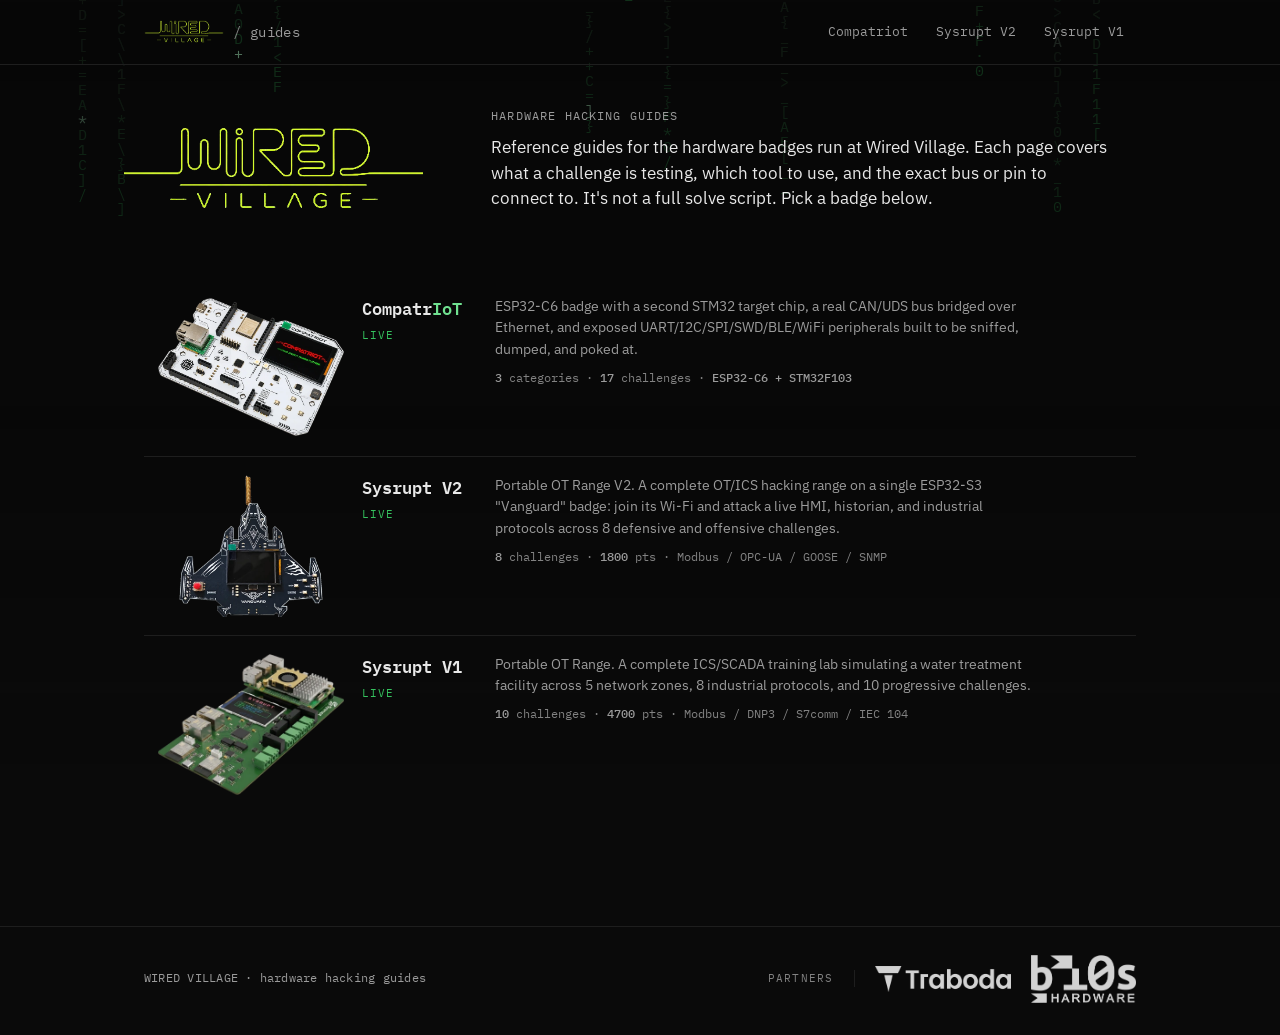
==== index.html @ 163a6633 "hero: wordmark on the left with the copy beside it; fix images squashed by capped width and partner " ====
<!doctype html>
<html lang="en">
<head>
<meta charset="utf-8">
<meta name="viewport" content="width=device-width, initial-scale=1">
<title>Wired Village</title>
<meta name="description" content="Wired Village: hardware hacking guides for the Compatriot and Sysrupt training badges.">
<link rel="icon" href="assets/img/wired-village-logo.png">
<link rel="preconnect" href="https://fonts.googleapis.com">
<link rel="preconnect" href="https://fonts.gstatic.com" crossorigin>
<link href="https://fonts.googleapis.com/css2?family=IBM+Plex+Mono:wght@400;500;600;700&family=IBM+Plex+Sans:wght@400;500;600&display=swap" rel="stylesheet">
<link rel="stylesheet" href="assets/css/site.css">
<link rel="canonical" href="https://gautham-sai05.github.io/wired_village/">
<meta property="og:type" content="website">
<meta property="og:site_name" content="Wired Village">
<meta property="og:title" content="Wired Village">
<meta property="og:description" content="Wired Village: hardware hacking guides for the Compatriot and Sysrupt training badges.">
<meta property="og:url" content="https://gautham-sai05.github.io/wired_village/">
<meta property="og:image" content="https://gautham-sai05.github.io/wired_village/assets/img/wired-village-logo.png">
<meta name="twitter:card" content="summary_large_image">
<meta name="twitter:title" content="Wired Village">
<meta name="twitter:description" content="Wired Village: hardware hacking guides for the Compatriot and Sysrupt training badges.">
<meta name="twitter:image" content="https://gautham-sai05.github.io/wired_village/assets/img/wired-village-logo.png">
</head>
<body>
<a class="skip-link" href="#main">Skip to content</a>
<canvas id="matrix-bg" aria-hidden="true"></canvas>

<header class="topbar">
  <div class="topbar-inner">
    <div class="brand">
      <img src="assets/img/wired-village-wordmark.png" alt="Wired Village" width="462" height="133">
      <span class="sep">/</span>
      <span class="sub">guides</span>
    </div>
    <nav class="navlinks">
      <a href="compatriot/index.html">Compatriot</a>
      <a href="sysrupt-v2/index.html">Sysrupt V2</a>
      <a href="sysrupt/index.html">Sysrupt V1</a>
    </nav>
  </div>
</header>

<main id="main">

<section class="section wrap">
  <div class="hero-row hero-split">
    <h1 class="hero-mark"><img src="assets/img/wired-village-wordmark.png"
        alt="Wired Village" width="462" height="133"></h1>
    <div class="hero-text">
      <p class="eyebrow">hardware hacking guides</p>
      <p class="lead">
        Reference guides for the hardware badges run at Wired Village. Each page covers
        what a challenge is testing, which tool to use, and the exact bus or pin to
        connect to. It's not a full solve script. Pick a badge below.
      </p>
    </div>
  </div>
</section>

<section class="wrap" style="padding-bottom: 72px;">
  <table class="index-table">
    <tr data-href="compatriot/index.html">
      <td class="ix-name">
        <div class="ix-thumb">
          <img src="assets/img/compatriot-board.webp" alt="Compatriot badge" width="640" height="475">
          <div>
            <a href="compatriot/index.html">Compatr<span class="iot">IoT</span></a>
            <span class="status">Live</span>
          </div>
        </div>
      </td>
      <td class="ix-desc">
        <p>ESP32-C6 badge with a second STM32 target chip, a real CAN/UDS bus bridged over
           Ethernet, and exposed UART/I2C/SPI/SWD/BLE/WiFi peripherals built to be sniffed,
           dumped, and poked at.</p>
        <div class="meta"><b>3</b> categories · <b>17</b> challenges · <b>ESP32-C6 + STM32F103</b></div>
      </td>
      <td class="ix-arrow">→</td>
    </tr>
    <tr data-href="sysrupt-v2/index.html">
      <td class="ix-name">
        <div class="ix-thumb">
          <img src="assets/sysrupt-v2/board.webp" alt="Vanguard ESP32-S3 badge, top view" width="512" height="498">
          <div>
            <a href="sysrupt-v2/index.html">Sysrupt V2</a>
            <span class="status">Live</span>
          </div>
        </div>
      </td>
      <td class="ix-desc">
        <p>Portable OT Range V2. A complete OT/ICS hacking range on a single ESP32-S3
           "Vanguard" badge: join its Wi-Fi and attack a live HMI, historian, and
           industrial protocols across 8 defensive and offensive challenges.</p>
        <div class="meta"><b>8</b> challenges · <b>1800</b> pts · Modbus / OPC-UA / GOOSE / SNMP</div>
      </td>
      <td class="ix-arrow">→</td>
    </tr>
    <tr data-href="sysrupt/index.html">
      <td class="ix-name">
        <div class="ix-thumb">
          <img src="assets/sysrupt/board.webp" alt="Sysrupt board, top view" width="408" height="310">
          <div>
            <a href="sysrupt/index.html">Sysrupt V1</a>
            <span class="status">Live</span>
          </div>
        </div>
      </td>
      <td class="ix-desc">
        <p>Portable OT Range. A complete ICS/SCADA training lab simulating a water
           treatment facility across 5 network zones, 8 industrial protocols, and 10
           progressive challenges.</p>
        <div class="meta"><b>10</b> challenges · <b>4700</b> pts · Modbus / DNP3 / S7comm / IEC 104</div>
      </td>
      <td class="ix-arrow">→</td>
    </tr>
  </table>
</section>

</main>

<footer>
  <div class="wrap foot-inner">
    <div class="foot-left">WIRED VILLAGE · hardware hacking guides</div>
    <div class="partner">
      <span class="partner-label">Partners</span>
      <a href="https://traboda.com" target="_blank" rel="noopener" aria-label="Traboda"><img class="p-traboda" src="assets/img/traboda-logo.png" alt="Traboda" width="1376" height="262"></a>
      <a href="https://www.bi0shardware.in/" target="_blank" rel="noopener" aria-label="bi0s hardware"><img class="p-bi0s" src="assets/img/bi0s-hardware-logo.png" alt="bi0s hardware" width="498" height="228"></a>
    </div>
  </div>
</footer>

<script src="assets/js/site.js"></script>
<script src="assets/js/matrix-bg.js" defer></script>
</body>
</html>
---- assets/css/site.css ----
/* Wired Village — shared stylesheet. Plain, dark, documentation-style. */

:root {
  --bg: #0a0a0a;
  --bg-alt: #0e0e0e;
  --bg-inset: #060606;
  --border: #1e1e1e;
  --border-strong: #303030;
  --text: #e8e8e8;
  /* Three text weights, all cleared for WCAG AA body text (>= 4.5:1) against
     --bg and --bg-alt. --text-dimmer used to be #555 (2.7:1) and carried real
     copy: meta lines, captions, table headers, footer. */
  --text-dim: #9b9b9b;      /* 7.1:1 on --bg */
  --text-dimmer: #828282;   /* 5.2:1 on --bg, 5.0:1 on --bg-alt */
  --rule-dim: #555;         /* non-text uses only: list markers, hairlines */
  --accent: #35c15e;
  --accent-dim: #1f7a3c;
  --accent-text: #6fe08f;
  --red: #c8564f;
  --amber: #c2922f;
  --cyan: #4fb8d6;
  --border-bright: #3a3a3a;
  --mono: "IBM Plex Mono", "JetBrains Mono", ui-monospace, "SF Mono", Menlo, Consolas, monospace;
  --sans: "IBM Plex Sans", "Inter", system-ui, -apple-system, "Segoe UI", Arial, sans-serif;
  --maxw: 1040px;

  /* ---------- type scale ----------
     Six body steps plus two heading steps. Every font-size in this sheet comes
     from one of these; nothing sets a bare px size any more. The steps are
     ~1.08-1.12 apart at the small end (where this site does most of its work:
     labels, metadata, table cells) and open up for headings.

       --fs-micro  10.5px  uppercase micro-labels: tags, th, status pills
       --fs-xs     11.5px  eyebrows, metadata lines, captions
       --fs-sm     12.5px  nav, TOC, crumbs, code blocks, dense tables
       --fs-ms     13.5px  secondary prose: notes, reveal bodies, glossary
       --fs-md     15px    default body copy
       --fs-lg     16.5px  lead paragraphs, index row titles
       --fs-h2     17.5 -> 20px fluid
       --fs-h1     26 -> 32px fluid                                           */
  --fs-micro: 10.5px;
  --fs-xs: 11.5px;
  --fs-sm: 12.5px;
  --fs-ms: 13.5px;
  --fs-md: 15px;
  --fs-lg: 16.5px;
  --fs-h3: 12.5px;
  --fs-h2: clamp(17.5px, 1.05vw + 14px, 20px);
  --fs-title: clamp(20px, 1.3vw + 16px, 23px);   /* a challenge title */
  --fs-h1: clamp(26px, 2.2vw + 17px, 32px);

  /* line heights: prose breathes, labels and headings sit tight */
  --lh-prose: 1.65;
  --lh-snug: 1.5;
  --lh-tight: 1.25;

  /* vertical rhythm, all multiples of 4 */
  --sp-1: 4px;
  --sp-2: 8px;
  --sp-3: 12px;
  --sp-4: 16px;
  --sp-5: 24px;
  --sp-6: 32px;
  --sp-7: 44px;

  /* comfortable measure: ~68 characters, never past ~78 */
  --measure: 68ch;
  --measure-tight: 62ch;

  --track-caps: .08em;   /* one letter-spacing for every uppercase label */
}

* { box-sizing: border-box; }

body {
  margin: 0;
  background: var(--bg);
  color: var(--text);
  font-family: var(--sans);
  font-size: var(--fs-md);
  line-height: var(--lh-prose);
  -webkit-font-smoothing: antialiased;
  text-rendering: optimizeLegibility;
}

a { color: var(--accent-text); text-decoration: none; border-bottom: 1px solid transparent; }
a:hover { border-bottom-color: var(--accent-dim); }

/* ---------- keyboard accessibility ---------- */
/* One visible ring for every focusable thing. :focus-visible keeps it off
   mouse clicks but always on for keyboard users. */
:focus-visible {
  outline: 2px solid var(--accent);
  outline-offset: 2px;
  border-radius: 2px;
}

.skip-link {
  position: absolute;
  left: 8px;
  top: -48px;                 /* parked off-screen until focused */
  z-index: 100;
  background: var(--accent);
  color: #07140b;
  font-family: var(--mono);
  font-size: var(--fs-sm);
  padding: 11px 14px;
  border-radius: 4px;
  border-bottom: none;
  transition: top .15s ease;
}
.skip-link:focus { top: 8px; }
main:focus { outline: none; }

/* ---------- reduced motion ---------- */
/* Anything decorative stops; the page must still read as complete. */
@media (prefers-reduced-motion: reduce) {
  *, *::before, *::after {
    animation-duration: .001ms !important;
    animation-iteration-count: 1 !important;
    transition-duration: .001ms !important;
    scroll-behavior: auto !important;
  }
}

img { max-width: 100%; display: block; }

code, .mono { font-family: var(--mono); }
code {
  background: var(--bg-inset);
  border: 1px solid var(--border);
  color: var(--accent-text);
  padding: 1px 5px;
  border-radius: 3px;
  font-size: .87em;
  overflow-wrap: anywhere;   /* long inline tokens wrap instead of forcing page scroll on phones */
}
/* Markdown-imported pages emit <pre><code class="language-x">. Without this the
   inline-code chrome (box, border, green, radius) was drawn a second time
   inside every code block, so each line looked boxed within its own block. */
pre code {
  background: none;
  border: 0;
  padding: 0;
  border-radius: 0;
  color: inherit;
  font-size: inherit;
  overflow-wrap: normal;
}
pre {
  background: var(--bg-inset);
  border: 1px solid var(--border);
  border-radius: 4px;
  padding: 12px 14px;
  overflow-x: auto;
  font-family: var(--mono);
  font-size: var(--fs-sm);
  color: #b7c9bb;
  line-height: 1.55;
  margin: var(--sp-3) 0;
}
/* a code block that is the whole of a list item shouldn't double its gap */
li > pre:last-child { margin-bottom: var(--sp-2); }

hr { border: none; border-top: 1px solid var(--border); margin: var(--sp-6) 0; }

/* ---------- header ---------- */
.topbar {
  border-bottom: 1px solid var(--border);
}
.topbar-inner {
  max-width: var(--maxw);
  margin: 0 auto;
  padding: 14px 24px;
  display: flex;
  align-items: center;
  justify-content: space-between;
  gap: 20px;
  flex-wrap: wrap;
}
.brand {
  display: flex;
  align-items: center;
  gap: 9px;
  font-family: var(--mono);
  font-size: var(--fs-ms);
  letter-spacing: .02em;
  color: var(--text);
}
/* transparent wordmark, so no tile/plate behind it */
.brand img { height: 23px; width: auto; display: block; }
/* The wordmark is only ~23px tall, so the link around it was a 23px tap
   target. Padding + an equal negative margin grows the hit area to 45px
   without moving anything on the page. */
.brand-link { display: flex; align-items: center; gap: 9px; color: inherit; border-bottom: none;
              padding: 11px 6px; margin: -11px -6px; }
.brand .sep { color: var(--text-dimmer); }
.brand .sub { color: var(--text-dim); }
.navlinks {
  display: flex;
  gap: 4px;
  font-family: var(--mono);
  font-size: var(--fs-sm);
}
.navlinks a {
  color: var(--text-dim);
  padding: 11px 12px;       /* 36px tall: a real tap target on every width */
  line-height: 1.1;
  border-bottom: none;
  border-radius: 3px;
}
.navlinks a:hover { color: var(--text); background: var(--bg-alt); }
.navlinks a.active { color: var(--bg); background: var(--accent); }
.navlinks a.active:hover { color: var(--bg); background: var(--accent); }

/* ---------- layout ---------- */
.wrap { max-width: var(--maxw); margin: 0 auto; padding: 0 24px; }
.section { padding: 44px 0; }

.hero-row {
  display: flex;
  align-items: center;
  gap: 28px;
  flex-wrap: wrap;
}
.hero-row .hero-text { flex: 1 1 360px; min-width: 260px; }

.iot { color: var(--accent-text); }

.eyebrow {
  font-family: var(--mono);
  font-size: var(--fs-xs);
  line-height: var(--lh-tight);
  letter-spacing: .1em;
  text-transform: uppercase;
  color: var(--text-dim);
  margin: 0 0 var(--sp-3);
}

/* ---------- headings ----------
   One ladder for the whole site: h1 (fluid 26-32) > h2 (fluid 17.5-20) >
   h3 (12.5 caps) > h4 (10.5 caps). All mono, because headings are the
   terminal/editorial voice here; prose underneath is sans. The space above a
   heading is always larger than the space below it, so a heading binds to the
   text it introduces rather than floating between two blocks. */
h1, h2, h3, h4 {
  font-family: var(--mono);
  font-weight: 600;
  color: var(--text);
  text-wrap: balance;
  overflow-wrap: break-word;
}
h1 {
  font-size: var(--fs-h1);
  line-height: 1.18;
  letter-spacing: -.015em;
  margin: 0 0 var(--sp-4);
}
h2 {
  font-size: var(--fs-h2);
  line-height: var(--lh-tight);
  letter-spacing: -.005em;
  margin: var(--sp-7) 0 var(--sp-3);
  scroll-margin-top: var(--sp-5);
}
h3 {
  font-size: var(--fs-h3);
  line-height: var(--lh-tight);
  text-transform: uppercase;
  letter-spacing: var(--track-caps);
  color: var(--text-dim);
  margin: var(--sp-5) 0 var(--sp-2);
}
h4 {
  font-size: var(--fs-xs);
  line-height: var(--lh-tight);
  text-transform: uppercase;
  letter-spacing: var(--track-caps);
  color: var(--text-dim);
  margin: var(--sp-4) 0 var(--sp-2);
}
/* first heading in a block owns no space above it: the container's padding
   already provides it, and doubling the two is what made sections drift apart */
section > h2:first-child, section > h3:first-child,
.content > h2:first-child, .sec-body > *:first-child,
.reveal-body > *:first-child, .legend-item > *:first-child,
.bm-detail > *:first-child { margin-top: 0; }

/* ---------- prose ---------- */
p { margin: 0 0 var(--sp-3); color: var(--text-dim); max-width: var(--measure); }
p.lead {
  color: var(--text);
  font-size: var(--fs-lg);
  line-height: 1.55;
  max-width: var(--measure-tight);
  margin-bottom: var(--sp-4);
}
/* a small aside under a lead, e.g. "New to all this? Start with the glossary" */
p.sub-note { font-size: var(--fs-ms); margin-bottom: 0; }

ul, ol { color: var(--text-dim); padding-left: 20px; margin: 0 0 var(--sp-3); max-width: var(--measure); }
li { margin-bottom: var(--sp-2); }
li > ul, li > ol { margin-top: var(--sp-2); }
ul > li::marker { color: var(--rule-dim); }
ol > li::marker { color: var(--text-dimmer); font-family: var(--mono); font-size: .9em; }
b, strong { font-weight: 600; color: var(--text); }
/* a paragraph directly after a list or a block gets its gap from them, not twice */
p + h2, ul + h2, ol + h2, pre + h2, table + h2, .note + h2 { margin-top: var(--sp-7); }

/* ---------- index table (home + category index) ---------- */
.index-table { width: 100%; border-collapse: collapse; margin: 6px 0; }
.index-table tr { border-top: 1px solid var(--border); transition: background-color .12s; }
.index-table tr:first-child { border-top: none; }
.index-table tr[data-href] { cursor: pointer; }
.index-table tr[data-href]:hover { background: rgba(53,193,94,.055); }
.index-table tr[data-href]:hover td.ix-name a { color: var(--accent-text); }
.index-table td { padding: 18px 14px; vertical-align: top; }
.index-table td.ix-name { width: 34%; min-width: 240px; padding-left: 14px; }
.index-table td.ix-name a { font-family: var(--mono); font-size: var(--fs-lg); line-height: 1.3; color: var(--text); font-weight: 600; }
.index-table td.ix-name a:hover { color: var(--accent-text); }
.index-table td.ix-name .status { display: block; font-family: var(--mono); font-size: var(--fs-micro); line-height: var(--lh-tight); letter-spacing: var(--track-caps); text-transform: uppercase; color: var(--accent); margin-top: 6px; }
.index-table td.ix-name .status.soon { color: var(--text-dimmer); }
.index-table td.ix-desc p { margin: 0 0 var(--sp-2); font-size: var(--fs-ms); line-height: 1.6; max-width: var(--measure); }
.index-table td.ix-desc .meta { font-family: var(--mono); font-size: var(--fs-xs); line-height: 1.5; color: var(--text-dimmer); }
.index-table td.ix-desc .meta b { color: var(--text-dim); font-weight: 500; }
.index-table tr.disabled td.ix-name a { color: var(--text-dim); pointer-events: none; }
.index-table tr.disabled { opacity: .55; }
.index-table td.ix-arrow {
  width: 28px;
  padding-right: 14px;
  padding-left: 0;
  text-align: right;
  color: var(--text-dimmer);
  font-family: var(--mono);
  font-size: var(--fs-md);
  opacity: 0;
  transform: translateX(-4px);
  transition: opacity .12s, transform .12s;
}
.index-table tr[data-href]:hover td.ix-arrow { opacity: 1; transform: translateX(0); color: var(--accent-text); }
.index-table .ix-thumb {
  display: flex;
  /* top-aligned so the badge name sits on the same line as the first line of
     its description; centred, it floated halfway down the row */
  align-items: flex-start;
  gap: 18px;
  min-width: 0;
}
.index-table .ix-thumb > div { padding-top: 2px; }
.index-table .ix-thumb img {
  width: 128px;
  height: 128px;
  object-fit: contain;
  flex-shrink: 0;
}
@media (max-width: 760px) {
  .index-table .ix-thumb img { width: 92px; height: 92px; }
}
@media (max-width: 560px) {
  .index-table, .index-table tbody, .index-table tr, .index-table td { display: block; width: auto; }
  .index-table tr { padding: 16px 0; }
  /* the stacked layout has no second column to balance against, so the fixed
     title width just squeezed the title into needless wrapping */
  .index-table td.ix-name { width: auto; min-width: 0; padding: 0 0 var(--sp-2); }
  .index-table td.ix-desc { padding: 0; }
  .index-table td.ix-arrow { display: none; }
}

/* ---------- docs layout: sidebar + content ---------- */
.docs {
  display: grid;
  grid-template-columns: 200px minmax(0, 1fr);
  gap: 48px;
  align-items: start;
}
/* Grid items default to min-width:auto, so a wide child (a pin table, a long
   code span) can force the whole column wider than the viewport. Pin them to 0
   and let the individual wide things scroll inside themselves instead. */
.docs > * { min-width: 0; }
@media (max-width: 760px) { .docs { grid-template-columns: minmax(0, 1fr); } }

.toc {
  position: sticky;
  top: 24px;
  font-family: var(--mono);
  font-size: var(--fs-sm);
  line-height: var(--lh-snug);
}
/* 13px of left padding lines the label up with the link text, not the rail */
.toc .toc-label { color: var(--text-dimmer); text-transform: uppercase; letter-spacing: var(--track-caps); font-size: var(--fs-micro); margin-bottom: var(--sp-3); padding-left: 13px; }
.toc ol { list-style: none; padding: 0; margin: 0; }
.toc li { margin-bottom: 0; }   /* an unbroken rail down the left of the list */
.toc a {
  /* flex so a trailing point value or difficulty tag parks on the right of the
     first line instead of wrapping onto a line of its own */
  display: flex;
  align-items: baseline;
  gap: 4px 10px;
  padding: 10px 8px 10px 11px;   /* ~39px rows: tappable, and a calmer rhythm in the rail */
  border-left: 2px solid var(--border);
  color: var(--text-dim);
  border-bottom: none;
}
.toc a:hover { color: var(--text); border-left-color: var(--border-strong); }
.toc small { color: var(--text-dimmer); font-size: var(--fs-micro); letter-spacing: .05em;
             text-transform: uppercase; margin-left: auto; flex: 0 0 auto; }

.content h2 { scroll-margin-top: 20px; }

/* ---------- challenge entries (flowing sections, not cards) ---------- */
.entry { padding: var(--sp-6) 0; border-top: 1px solid var(--border); scroll-margin-top: var(--sp-5); }
.entry:first-child { border-top: none; padding-top: 0; }
.entry-head { display: flex; align-items: baseline; gap: var(--sp-1) var(--sp-3); flex-wrap: wrap; margin-bottom: var(--sp-3); }
.entry-num { font-family: var(--mono); font-size: var(--fs-ms); color: var(--text-dimmer); }
.diff-tag {
  font-family: var(--mono); font-size: var(--fs-micro); line-height: 1.5; letter-spacing: .07em; text-transform: uppercase;
  padding: 1px 7px; border: 1px solid var(--border-strong); border-radius: 3px; color: var(--text-dim);
}
.diff-tag.easy { color: var(--accent-text); border-color: var(--accent-dim); }
.diff-tag.med { color: var(--amber); border-color: #5b4a1e; }
.diff-tag.hard { color: var(--red); border-color: #5c2d2a; }

.entry h4 { color: var(--text-dimmer); margin: var(--sp-5) 0 var(--sp-2); }
.entry > p { font-size: var(--fs-md); }
/* A challenge title has to outrank the step headings inside the challenge.
   The sysrupt-v2 guides are imported markdown and use <h2> for their steps,
   so without this the title and its own steps rendered identically. */
.entry-head h2, h2.entry-title {
  font-size: var(--fs-title);
  line-height: 1.22;
  margin: 0 0 var(--sp-2);
}
/* step headings inside a challenge sit below the title */
.entry > h2:not(.entry-title) {
  font-size: clamp(16px, .6vw + 13.5px, 17.5px);
  color: var(--text);
  margin: var(--sp-6) 0 var(--sp-3);
}
.entry > hr { margin: var(--sp-6) 0; }
.entry > hr + h2 { margin-top: var(--sp-5); }

/* ---------- reveal (hint / full guide) ---------- */
.reveal {
  margin: var(--sp-3) 0;   /* was top-only, so the text after a closed
                              hint/guide box ran straight into it */
  border: 1px solid var(--border);
  border-radius: 5px;
  background: var(--bg-alt);
}
.reveal + .reveal { margin-top: var(--sp-2); }
.reveal summary {
  cursor: pointer;
  list-style: none;
  padding: 11px 14px;
  font-family: var(--mono);
  font-size: var(--fs-sm);
  line-height: var(--lh-tight);
  letter-spacing: .04em;
  color: var(--text-dim);
  display: flex;
  align-items: center;
  flex-wrap: wrap;          /* let a trailing pill (e.g. "locked") wrap instead of overflowing */
  gap: 4px 8px;
  min-width: 0;
  user-select: none;
}
.reveal summary::-webkit-details-marker { display: none; }
.reveal summary::before { content: "+"; color: var(--text-dimmer); width: 10px; display: inline-block; flex: 0 0 auto; }
.reveal[open] summary::before { content: "−"; }
.reveal summary:hover { color: var(--text); }
.reveal.hint { border-left: 2px solid #5b4a1e; }
.reveal.hint summary { color: var(--amber); }
.reveal.guide { border-left: 2px solid var(--accent-dim); }
.reveal.guide summary { color: var(--accent-text); }
.reveal.conn { border-left: 2px solid #1c5566; }
.reveal.conn summary { color: var(--cyan); }
.reveal .reveal-body img { border-radius: 3px; margin: 6px 0 4px; }
.reveal .reveal-body { padding: var(--sp-3) 16px var(--sp-4); border-top: 1px solid var(--border); }
.reveal .reveal-body p { font-size: var(--fs-ms); line-height: 1.62; margin: 0 0 var(--sp-3); }
.reveal .reveal-body ol, .reveal .reveal-body ul { font-size: var(--fs-ms); line-height: 1.62; margin: 0 0 var(--sp-3); }
.reveal .reveal-body li { margin-bottom: var(--sp-2); }
.reveal .reveal-body > *:last-child { margin-bottom: 0; }

.note {
  border-left: 2px solid var(--border-strong);
  padding: 2px 0 2px 14px;
  font-size: var(--fs-ms);
  line-height: 1.62;
  color: var(--text-dim);
  max-width: var(--measure);
  margin: var(--sp-4) 0 var(--sp-5);
}
.note b { color: var(--text); }

/* ---------- section-level collapsible (install/tools blocks) ---------- */
.sec-collapse {
  border: 1px solid var(--border);
  border-radius: 6px;
  margin: 0 0 var(--sp-6);
  background: var(--bg-alt);
}
.sec-collapse summary {
  cursor: pointer;
  list-style: none;
  padding: 14px 18px;
  display: flex;
  align-items: center;
  flex-wrap: wrap;          /* the tally badge wraps under the heading on narrow screens */
  gap: 6px 10px;
  min-width: 0;
  user-select: none;
}
.sec-collapse summary::-webkit-details-marker { display: none; }
.sec-collapse summary::before { content: "▸"; color: var(--text-dimmer); font-size: var(--fs-sm); transition: transform .1s; flex: 0 0 auto; }
.sec-collapse[open] summary::before { transform: rotate(90deg); }
.sec-collapse summary h2 { margin: 0; min-width: 0; overflow-wrap: anywhere; }
.sec-collapse summary .tally { font-family: var(--mono); font-size: var(--fs-xs); color: var(--text-dimmer); margin-left: auto; }
.sec-collapse .sec-body { padding: var(--sp-4) 18px 18px; border-top: 1px solid var(--border); }
.sec-collapse .sec-body > *:last-child { margin-bottom: 0; }
.arsenal-note {
  border: 1px solid var(--border-strong);
  border-left: 3px solid var(--accent);
  background: rgba(53,193,94,.06);
  border-radius: 5px;
  padding: 11px 14px;
  font-size: var(--fs-ms);
  line-height: 1.55;
  color: var(--text-dim);
  max-width: var(--measure);
  margin: 0 0 var(--sp-5);
}
.arsenal-note b { color: var(--text); }

.pin-table { width: 100%; border-collapse: collapse; font-family: var(--mono); font-size: var(--fs-sm); line-height: 1.5; margin: var(--sp-3) 0 var(--sp-5); }
.pin-table th, .pin-table td { text-align: left; padding: 7px 14px 7px 0; border-bottom: 1px solid var(--border); vertical-align: top; }
.pin-table tr:last-child td { border-bottom: none; }
.pin-table th { color: var(--text-dimmer); font-weight: 500; text-transform: uppercase; font-size: var(--fs-micro); letter-spacing: var(--track-caps); }
.pin-table td { color: var(--text-dim); }
.pin-table td.sig { color: var(--accent-text); }

/* ---------- diagrams ---------- */
.diagram {
  background: var(--bg-inset);
  border: 1px solid var(--border);
  border-radius: 4px;
  padding: 16px;
  margin: var(--sp-4) 0 var(--sp-5);
  overflow-x: auto;
}
/* viewBox + width:100% scales the drawing; height must come from CSS, because
   height="auto" is not a valid SVG length attribute (it throws in the console). */
.diagram svg { display: block; width: 100%; height: auto; }
.diagram svg text { font-family: var(--mono); }

/* ---------- tool cards ---------- */
.tools-grid {
  display: grid;
  grid-template-columns: repeat(auto-fit, minmax(200px, 1fr));
  gap: var(--sp-4);
  margin: var(--sp-4) 0 var(--sp-5);
}
.tool-card {
  background: var(--bg-alt);
  border: 1px solid var(--border);
  border-radius: 6px;
  overflow: hidden;
}
.tool-card .shot {
  background: #ececea;
  height: 130px;
  display: flex;
  align-items: center;
  justify-content: center;
  padding: 10px;
}
.tool-card .shot img { max-width: 100%; max-height: 100%; width: auto; height: auto; object-fit: contain; }
.tool-card .info { padding: 11px 13px 13px; }
.tool-card .name { font-family: var(--mono); font-size: var(--fs-ms); line-height: var(--lh-tight); color: var(--text); font-weight: 600; margin-bottom: 5px; }
.tool-card .desc { font-size: var(--fs-sm); color: var(--text-dim); line-height: 1.55; }

/* ---------- legend (overview page) ---------- */
.legend-grid {
  display: grid;
  grid-template-columns: repeat(auto-fit, minmax(210px, 1fr));
  gap: var(--sp-4);
  margin: var(--sp-4) 0 var(--sp-2);
}
.legend-item {
  border: 1px solid var(--border);
  border-radius: 6px;
  padding: 14px 16px;
  background: var(--bg-alt);
}
.legend-item p { font-size: var(--fs-sm); line-height: 1.55; margin: var(--sp-3) 0 0; }
.legend-item .diff-tag { margin-right: 6px; }
.reveal-fake-summary {
  display: inline-flex;
  align-items: center;
  gap: 6px;
  font-family: var(--mono);
  font-size: var(--fs-sm);
  line-height: var(--lh-tight);
  letter-spacing: .04em;
  /* same box as a real .reveal summary; without the side padding the sample
     label sat flush against its own border and read as clipped */
  padding: 11px 14px;
}
.legend-item .reveal { display: inline-block; max-width: 100%; margin-top: 0; }

/* ---------- glossary ---------- */
.glossary { margin: var(--sp-4) 0 0; }
.glossary dt {
  font-family: var(--mono);
  font-size: var(--fs-ms);
  font-weight: 600;
  color: var(--text);
  margin-top: var(--sp-5);
}
.glossary dt:first-child { margin-top: 0; }
.glossary dd {
  margin: var(--sp-1) 0 0;
  font-size: var(--fs-ms);
  line-height: 1.62;
  color: var(--text-dim);
  max-width: var(--measure);
}

/* ---------- crumbs ---------- */
.crumbs { font-family: var(--mono); font-size: var(--fs-sm); line-height: var(--lh-tight); color: var(--text-dimmer); margin-bottom: var(--sp-5); }
.crumbs a { color: var(--text-dim); }
.crumbs a:hover { color: var(--text); }
.crumbs .sep { margin: 0 6px; }

/* ---------- footer ---------- */
.foot-inner { display: flex; align-items: center; justify-content: space-between; flex-wrap: wrap; gap: 14px; }
/* Both marks are now trimmed to their artwork, so a single shared height
   lines them up optically instead of guessing a number per logo. */
.partner { display: flex; align-items: center; gap: 20px; flex-wrap: wrap; }
.partner .partner-label {
  font-family: var(--mono); font-size: var(--fs-micro); letter-spacing: .12em;
  text-transform: uppercase; color: var(--text-dimmer);
  padding-right: 20px; border-right: 1px solid var(--border);
}
.partner a { border-bottom: none; display: inline-flex; align-items: center; flex: 0 0 auto;
             opacity: .82; transition: opacity .15s;
             /* 25px of artwork -> 45px of tap target, same visual position */
             padding: 10px 2px; margin: -10px -2px; }
.partner a:hover, .partner a:focus-visible { opacity: 1; }
/* Balanced by eye, not by number: Traboda is a long wordmark (aspect 5.2),
   bi0s is a compact stacked lockup (aspect 2.2), so equal heights make bi0s
   look far smaller. */
.partner img { width: auto; display: block; flex: 0 0 auto; }
.partner img.p-traboda { height: 26px; }
.partner img.p-bi0s { height: 48px; }
.partner img.p-bi0s { filter: invert(1); }   /* dark mark on a dark footer */

footer { border-top: 1px solid var(--border); padding: 28px 0 32px; margin-top: 34px; }
.foot-inner { display: flex; align-items: center; justify-content: space-between;
              flex-wrap: wrap; gap: 20px; }
.foot-left { font-family: var(--mono); font-size: var(--fs-xs); color: var(--text-dim);
             letter-spacing: .02em; }

/* ---------- misc ---------- */
.center { text-align: center; }
.tag-soon {
  font-family: var(--mono); font-size: var(--fs-micro); letter-spacing: .07em; text-transform: uppercase;
  color: var(--text-dimmer); border: 1px solid var(--border-strong); padding: 2px 8px; border-radius: 3px;
}

/* ======================= mobile ======================= */
/* Phones were getting a cramped layout: fixed 24px gutters, multi-column pin
   tables running off-screen, and nav/TOC links too small to tap reliably. */
@media (max-width: 760px) {
  .wrap { padding: 0 16px; }
  .topbar-inner { padding: 10px 16px; gap: 10px; }
  .navlinks { flex-wrap: wrap; gap: 2px; }
  .docs { gap: 20px; }
  /* the TOC becomes a plain list above the content instead of a sticky rail */
  .toc { position: static; max-height: none; border-left: none;
         border-bottom: 1px solid var(--border); padding-bottom: 14px; }
  .toc a { padding: 9px 10px; }
  /* h1/h2 are fluid via clamp(), so no per-breakpoint override is needed */
  .entry { padding: var(--sp-5) 0; }
  .entry-head { gap: var(--sp-1) var(--sp-2); }
  /* wide reference tables scroll sideways rather than squashing or overflowing */
  .pin-table { display: block; overflow-x: auto; -webkit-overflow-scrolling: touch; }
  .pin-table th, .pin-table td { white-space: nowrap; }
  .diagram { overflow-x: auto; }
  pre { padding: 10px 11px; }
  .reveal summary { padding: 10px 12px; }     /* easier to tap open */
  .reveal-body { padding: 0 12px 12px; }
  .foot-inner { flex-direction: column; align-items: flex-start; gap: 10px; }
}
@media (max-width: 420px) {
  .wrap { padding: 0 16px; }
  .brand img { height: 19px; }
  .hero-row { gap: var(--sp-5); }
}

/* ---------- locked walkthroughs ---------- */
.reveal.guide.locked summary { color: var(--amber); }
.lockpill {
  font-family: var(--mono); font-size: var(--fs-micro); letter-spacing: .07em; text-transform: uppercase;
  color: var(--amber); border: 1px solid #5b4a1e; padding: 1px 6px; border-radius: 3px; margin-left: 8px;
}
.pinform { margin: 2px 0 0; }
.pinlead { font-size: var(--fs-ms); color: var(--text-dim); margin: 0 0 var(--sp-3); max-width: var(--measure); }
.pinrow { display: flex; gap: 8px; flex-wrap: wrap; }
.pinin {
  flex: 1 1 200px; min-width: 0;
  background: var(--bg-inset); border: 1px solid var(--border-strong); color: var(--text);
  font-family: var(--mono); font-size: var(--fs-ms); padding: 11px; border-radius: 4px;
}
.pinin::placeholder { color: var(--text-dimmer); opacity: 1; }
.pinin:focus { border-color: var(--accent-dim); }
.pinbtn {
  background: var(--accent); color: #07140b; border: none; cursor: pointer;
  font-family: var(--mono); font-size: var(--fs-sm); font-weight: 600;
  padding: 11px 18px; border-radius: 4px; min-height: 42px;
}
.pinbtn:hover { background: var(--accent-text); }
.pinmsg { font-family: var(--mono); font-size: var(--fs-sm); color: var(--text-dimmer); margin: var(--sp-3) 0 0; min-height: 1em; }
.pinmsg.bad { color: var(--red); }

/* ---------- board map (3D render + PCB-accurate callouts) ---------- */
.board-map { margin: 26px 0 34px; }
.bm-key { white-space: nowrap; }
.bm-key-dot { display: inline-block; width: 9px; height: 9px; border-radius: 50%;
              background: #ff5a4e; margin-right: 5px; vertical-align: baseline; }

.bm-stage { background: var(--bg-inset); border: 1px solid var(--border);
            border-radius: 6px; padding: 10px; margin: 14px 0 16px; }
.bm-inner { position: relative; }
.bm-svg { display: block; width: 100%; height: auto; border-radius: 3px; }

.bm-ring  { fill: none; stroke: #6d6d6d; stroke-width: 3; opacity: .85; }
.bm-tick  { stroke: #7a7a7a; stroke-width: 2; opacity: .55; }
.bm-badge { fill: #14181a; stroke: #6d6d6d; stroke-width: 2.5; }
.bm-num   { font-family: var(--mono); font-size: 19px; font-weight: 600; fill: #e8e8e8; }

.bm-row.is-interactive .bm-ring,
.bm-row.is-interactive .bm-tick  { stroke: var(--accent); opacity: .95; }
.bm-row.is-interactive .bm-badge { fill: #06240f; stroke: var(--accent); }
.bm-row.is-interactive .bm-num   { fill: #8ef5ab; }

.bm-pin1 { fill: #ff5a4e; stroke: #2b0b08; stroke-width: 2.5; }

.bm-hot circle { fill: transparent; cursor: pointer; }
.bm-hot:focus-visible circle { outline: none; fill: rgba(53,193,94,.2);
                               stroke: var(--accent); stroke-width: 3; }
.bm-row.is-active .bm-ring  { stroke: var(--accent); stroke-width: 5; opacity: 1; }
.bm-row.is-active .bm-badge { fill: var(--accent); stroke: #d6ffe2; }
.bm-row.is-active .bm-num   { fill: #06240f; }

/* legend */
.bm-legend { list-style: none; margin: 0 0 16px; padding: 0;
             display: grid; grid-template-columns: repeat(auto-fit, minmax(265px, 1fr)); gap: 2px 18px; }
.bm-leg a, .bm-leg span.bm-wrap, .bm-leg > span { display: grid;
  grid-template-columns: 26px 1fr; gap: 2px 10px; padding: 6px 8px; border-radius: 4px;
  border-bottom: none; color: var(--text-dim); }
.bm-leg a { color: var(--text-dim); }
.bm-leg a:hover, .bm-leg.is-active a { background: var(--bg-alt); color: var(--text); }
.bm-leg-n { grid-row: span 2; font-family: var(--mono); font-size: 12px; color: var(--text-dimmer);
            border: 1px solid var(--border-strong); border-radius: 50%; width: 24px; height: 24px;
            display: grid; place-items: center; align-self: start; }
.bm-leg.is-interactive .bm-leg-n { color: var(--accent-text); border-color: var(--accent-dim); }
.bm-leg.is-active .bm-leg-n { background: var(--accent); color: #06240f; border-color: var(--accent); }
.bm-leg-t { font-family: var(--mono); font-size: 13px; color: var(--text); }
.bm-leg.is-interactive .bm-leg-t { color: var(--accent-text); }
.bm-leg-s { font-size: 12px; color: var(--text-dimmer); grid-column: 2; }

/* detail panel */
.bm-detail { border: 1px solid var(--border); border-radius: 6px; padding: 16px 18px;
             background: var(--bg-alt); min-height: 92px; }
.bm-detail h3 { margin: 0 0 4px; font-size: 16px; }
.bm-val { font-family: var(--mono); font-size: 11.5px; color: var(--text-dimmer); margin-left: 6px; }
.bm-note, .bm-empty { margin: 0 0 12px; color: var(--text-dim); font-size: 14px; }
.bm-empty { margin: 0; }
.bm-panel-grid { display: grid; grid-template-columns: minmax(0, 300px) minmax(0, 1fr);
                 gap: 18px; align-items: start; }
.bm-zoom { margin: 0; }
.bm-zoom img { width: 100%; height: auto; border: 1px solid var(--border-strong);
               border-radius: 4px; display: block; background: var(--bg-inset); }
.bm-zoom figcaption { font-size: 11.5px; color: var(--text-dimmer); margin-top: 6px;
                      font-family: var(--mono); }
.bm-pins { width: 100%; border-collapse: collapse; font-family: var(--mono); font-size: 12.5px; }
.bm-pins th { text-align: left; color: var(--text-dimmer); font-weight: 500; text-transform: uppercase;
              font-size: 10.5px; letter-spacing: .05em; padding: 4px 10px 4px 0;
              border-bottom: 1px solid var(--border); }
.bm-pins td { padding: 5px 10px 5px 0; border-bottom: 1px solid var(--border); color: var(--text-dim); }
.bm-pins .bm-pn { color: var(--text); width: 3em; }
.bm-pins .bm-net { color: var(--accent-text); }
.bm-pins tr.is-pin1 .bm-pn { color: #ff8a80; font-weight: 700; }
.bm-pins i { color: var(--text-dimmer); font-style: normal; }
.bm-ovl { text-decoration: overline; }

.bm-jump { margin: 10px 0 2px; font-family: var(--mono); font-size: 12.5px; }
.bm-jump-note { color: var(--text-dimmer); }

@media (max-width: 760px) {
  .bm-panel-grid { grid-template-columns: minmax(0, 1fr); }
  .bm-stage { overflow-x: auto; padding: 8px; }
  .bm-inner { min-width: 760px; }
}

/* ---------- home: minimal matrix flow behind the content ---------- */
#matrix-bg {
  position: fixed;
  inset: 0;
  width: 100%;
  height: 100%;
  z-index: 0;
  pointer-events: none;
  /* fade it out down the page so it never fights the content below the fold */
  -webkit-mask-image: linear-gradient(to bottom, rgba(0,0,0,.9) 0%, rgba(0,0,0,.5) 45%, rgba(0,0,0,0) 85%);
          mask-image: linear-gradient(to bottom, rgba(0,0,0,.9) 0%, rgba(0,0,0,.5) 45%, rgba(0,0,0,0) 85%);
}
/* lift real content above the canvas */
body > header.topbar,
body > main,
body > footer { position: relative; z-index: 1; }

/* ---------- index rows: give keyboard users the same feedback as hover ---------- */
.index-table tr[data-href]:focus-within { background: rgba(53,193,94,.055); }
.index-table tr[data-href]:focus-within td.ix-name a { color: var(--accent-text); }
.index-table tr[data-href]:focus-within td.ix-arrow { opacity: 1; transform: translateX(0); color: var(--accent-text); }

/* thumbnails sit bare on the page — no frame.
   The boards are landscape, so a landscape box lets them fill it instead of
   floating small inside a square. */
.index-table .ix-thumb img { width: 186px; height: 142px; object-fit: contain; }
@media (max-width: 760px) { .index-table .ix-thumb img { width: 124px; height: 96px; } }

/* close-up shot inside a challenge's Connection section */
.diagram.pinshot { margin: var(--sp-4) 0 var(--sp-5); }
/* height:auto is essential: the images carry width/height attributes for
   layout stability, and without it a capped width squashes them. */
.diagram.pinshot img { max-width: 460px; width: 100%; height: auto; }
.diagram.pinshot figcaption { font-family: var(--mono); font-size: var(--fs-xs);
  line-height: 1.5; color: var(--text-dimmer); margin-top: 7px; }

/* ================= layout utilities =================
   These replace per-page inline style="" attributes, which were the main
   source of the drift between pages: every page had invented its own section
   padding, its own two-column split and its own one-off font sizes. */

/* page sections. --flow is the standard gap between two stacked sections. */
.sec        { padding: var(--sp-7) 24px 0; }      /* a section in a stack */
.sec-first  { padding: var(--sp-7) 24px var(--sp-3); }  /* first one under the header */
.sec-last   { padding: var(--sp-7) 24px 72px; }   /* last one before the footer */
.sec-tight  { padding: var(--sp-5) 24px 0; }
.sec-docs   { padding: var(--sp-5) 24px 72px; }   /* the sidebar+content area */
@media (max-width: 760px) {
  .sec, .sec-first, .sec-tight, .sec-docs, .sec-last {
    padding-left: 16px; padding-right: 16px;
  }
  .sec, .sec-first { padding-top: var(--sp-6); }
  .sec-last, .sec-docs { padding-bottom: 56px; }
}

/* hero split: copy on the left, board photo on the right */
.split {
  display: grid;
  grid-template-columns: minmax(0, 1.1fr) minmax(0, .9fr);
  gap: var(--sp-6) 40px;
  align-items: center;
}
.split > img { width: 100%; height: auto; }
@media (max-width: 860px) {
  .split { grid-template-columns: minmax(0, 1fr); gap: var(--sp-5); }
  .split > img { max-width: 480px; margin: 0 auto; }
}

/* centred closing lines */
.closing { text-align: center; max-width: none; margin: var(--sp-6) auto var(--sp-2); color: var(--text); }
.closing + .closing { margin-top: 0; color: var(--text-dim); }

/* the home hero shows the wordmark itself as the heading */

/* Home hero: the wordmark acts as the heading, with the copy beside it. */
.hero-split { display: flex; align-items: center; justify-content: flex-start;
              gap: clamp(24px, 5vw, 64px); flex-wrap: wrap; }
.hero-split .hero-text { flex: 1 1 400px; min-width: 280px; }
.hero-mark { margin: 0; flex: 0 0 auto; line-height: 1; }
.hero-mark img { width: clamp(200px, 24vw, 310px); height: auto; display: block; }
@media (max-width: 760px) {
  .hero-split { flex-direction: column; align-items: flex-start; gap: 18px; }
  .hero-mark img { width: clamp(180px, 52vw, 240px); }
}
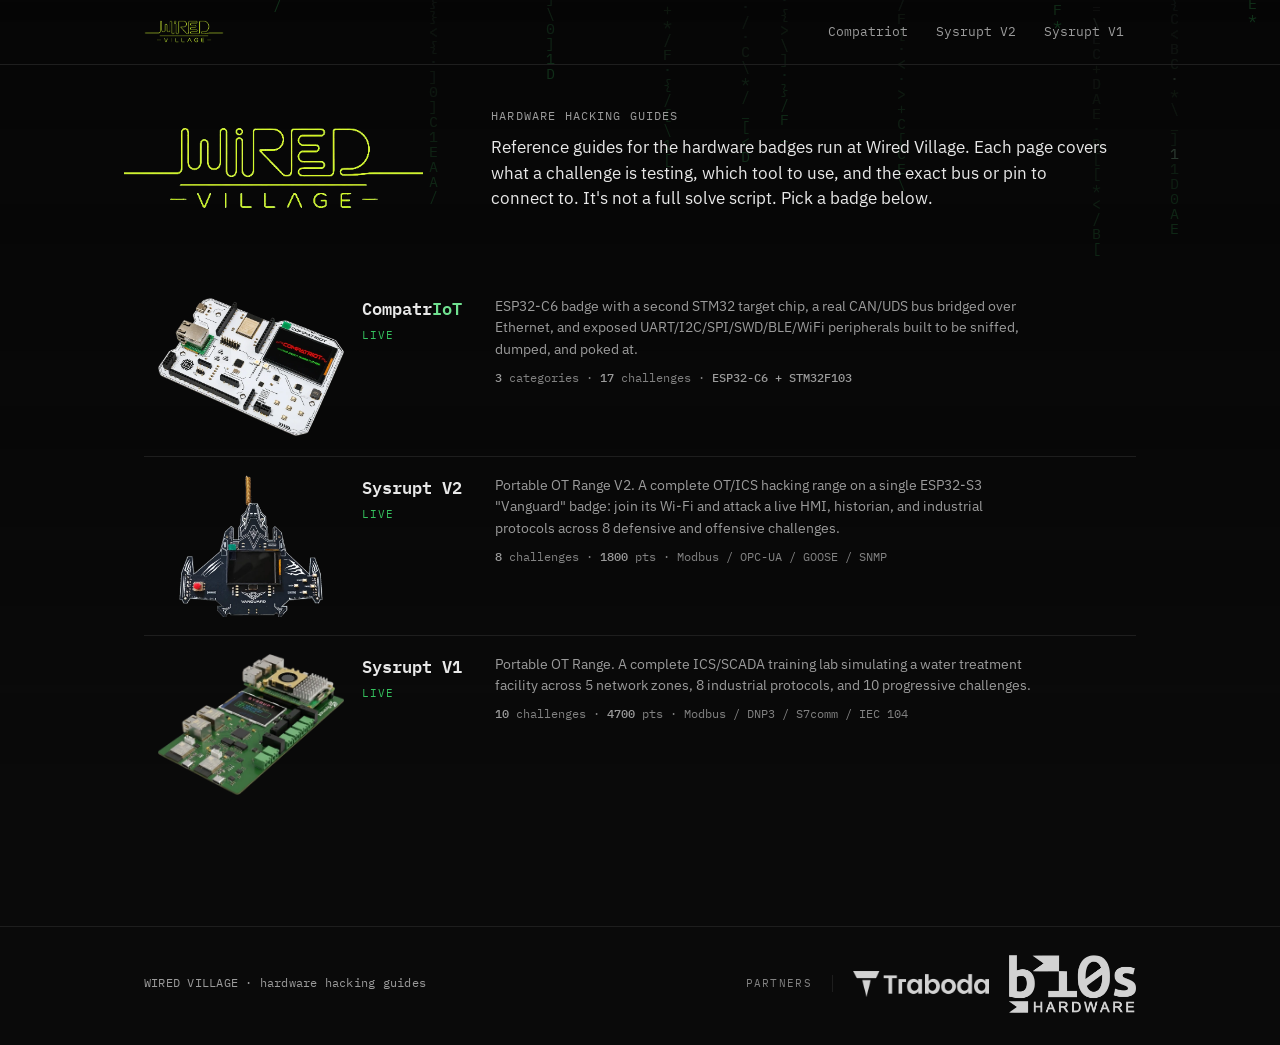
==== commit da7dc27f: "topbar: drop the redundant '/ guides' on home and enlarge the logo on subpages only" ====
--- a/index.html
+++ b/index.html
@@ -30,8 +30,6 @@
   <div class="topbar-inner">
     <div class="brand">
       <img src="assets/img/wired-village-wordmark.png" alt="Wired Village" width="462" height="133">
-      <span class="sep">/</span>
-      <span class="sub">guides</span>
     </div>
     <nav class="navlinks">
       <a href="compatriot/index.html">Compatriot</a>
--- a/assets/css/site.css
+++ b/assets/css/site.css
@@ -188,14 +188,16 @@
   color: var(--text);
 }
 /* transparent wordmark, so no tile/plate behind it */
+/* Home already carries the big hero wordmark, so its topbar mark stays small;
+   subpages have no hero logo, so theirs is larger. */
 .brand img { height: 23px; width: auto; display: block; }
+.brand-link img { height: 34px; }
 /* The wordmark is only ~23px tall, so the link around it was a 23px tap
    target. Padding + an equal negative margin grows the hit area to 45px
    without moving anything on the page. */
 .brand-link { display: flex; align-items: center; gap: 9px; color: inherit; border-bottom: none;
               padding: 11px 6px; margin: -11px -6px; }
 .brand .sep { color: var(--text-dimmer); }
-.brand .sub { color: var(--text-dim); }
 .navlinks {
   display: flex;
   gap: 4px;
@@ -651,7 +653,7 @@
    look far smaller. */
 .partner img { width: auto; display: block; flex: 0 0 auto; }
 .partner img.p-traboda { height: 26px; }
-.partner img.p-bi0s { height: 48px; }
+.partner img.p-bi0s { height: 58px; }
 .partner img.p-bi0s { filter: invert(1); }   /* dark mark on a dark footer */
 
 footer { border-top: 1px solid var(--border); padding: 28px 0 32px; margin-top: 34px; }
@@ -694,6 +696,7 @@
 @media (max-width: 420px) {
   .wrap { padding: 0 16px; }
   .brand img { height: 19px; }
+  .brand-link img { height: 26px; }
   .hero-row { gap: var(--sp-5); }
 }
 
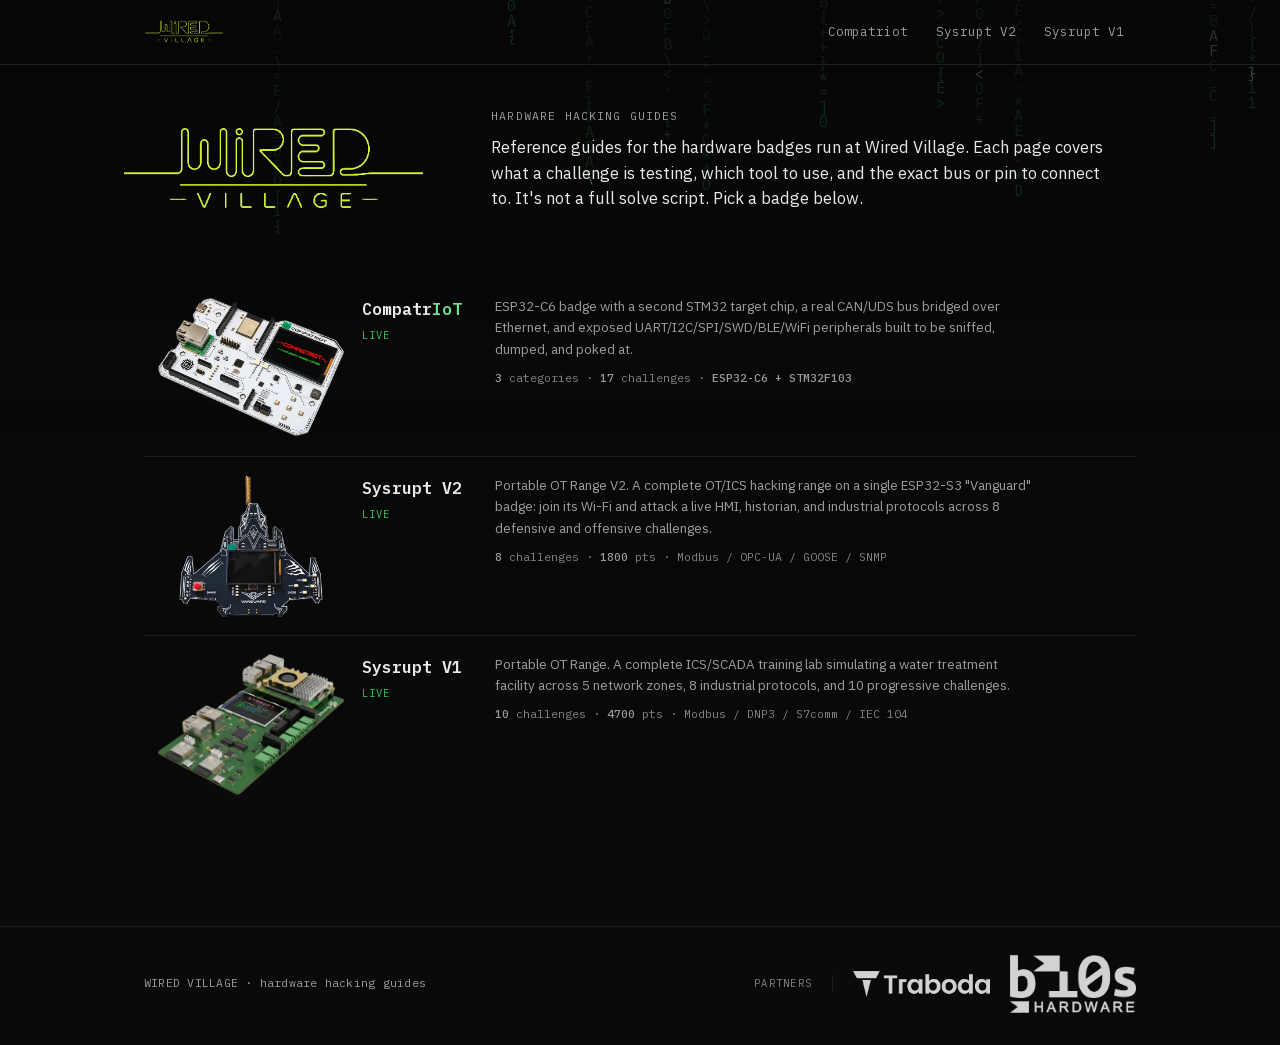
==== commit da26928e: "perf: self-host subset fonts (no external requests), right-size oversized images, convert logos and " ====
--- a/index.html
+++ b/index.html
@@ -6,9 +6,8 @@
 <title>Wired Village</title>
 <meta name="description" content="Wired Village: hardware hacking guides for the Compatriot and Sysrupt training badges.">
 <link rel="icon" href="assets/img/wired-village-logo.png">
-<link rel="preconnect" href="https://fonts.googleapis.com">
-<link rel="preconnect" href="https://fonts.gstatic.com" crossorigin>
-<link href="https://fonts.googleapis.com/css2?family=IBM+Plex+Mono:wght@400;500;600;700&family=IBM+Plex+Sans:wght@400;500;600&display=swap" rel="stylesheet">
+<link rel="preload" href="assets/fonts/plex-sans-var.woff2" as="font" type="font/woff2" crossorigin>
+<link rel="preload" href="assets/fonts/plex-mono-400.woff2" as="font" type="font/woff2" crossorigin>
 <link rel="stylesheet" href="assets/css/site.css">
 <link rel="canonical" href="https://gautham-sai05.github.io/wired_village/">
 <meta property="og:type" content="website">
@@ -122,8 +121,8 @@
     <div class="foot-left">WIRED VILLAGE · hardware hacking guides</div>
     <div class="partner">
       <span class="partner-label">Partners</span>
-      <a href="https://traboda.com" target="_blank" rel="noopener" aria-label="Traboda"><img class="p-traboda" src="assets/img/traboda-logo.png" alt="Traboda" width="1376" height="262"></a>
-      <a href="https://www.bi0shardware.in/" target="_blank" rel="noopener" aria-label="bi0s hardware"><img class="p-bi0s" src="assets/img/bi0s-hardware-logo.png" alt="bi0s hardware" width="498" height="228"></a>
+      <a href="https://traboda.com" target="_blank" rel="noopener" aria-label="Traboda"><img class="p-traboda" src="assets/img/traboda-logo.webp" alt="Traboda" width="420" height="80"></a>
+      <a href="https://www.bi0shardware.in/" target="_blank" rel="noopener" aria-label="bi0s hardware"><img class="p-bi0s" src="assets/img/bi0s-hardware-logo.webp" alt="bi0s hardware" width="320" height="147"></a>
     </div>
   </div>
 </footer>
--- a/assets/css/site.css
+++ b/assets/css/site.css
@@ -1,3 +1,11 @@
+/* Self-hosted, subset to the 108 characters this site uses. No external request,
+   so the pages render even if fonts.googleapis.com is unreachable. */
+@font-face{font-family:"IBM Plex Mono";font-style:normal;font-weight:400;src:url(../fonts/plex-mono-400.woff2) format("woff2");font-display:swap}
+@font-face{font-family:"IBM Plex Mono";font-style:normal;font-weight:500;src:url(../fonts/plex-mono-500.woff2) format("woff2");font-display:swap}
+@font-face{font-family:"IBM Plex Mono";font-style:normal;font-weight:600;src:url(../fonts/plex-mono-600.woff2) format("woff2");font-display:swap}
+@font-face{font-family:"IBM Plex Mono";font-style:normal;font-weight:700;src:url(../fonts/plex-mono-700.woff2) format("woff2");font-display:swap}
+@font-face{font-family:"IBM Plex Sans";font-style:normal;font-weight:400 600;src:url(../fonts/plex-sans-var.woff2) format("woff2");font-display:swap}
+
 /* Wired Village — shared stylesheet. Plain, dark, documentation-style. */
 
 :root {
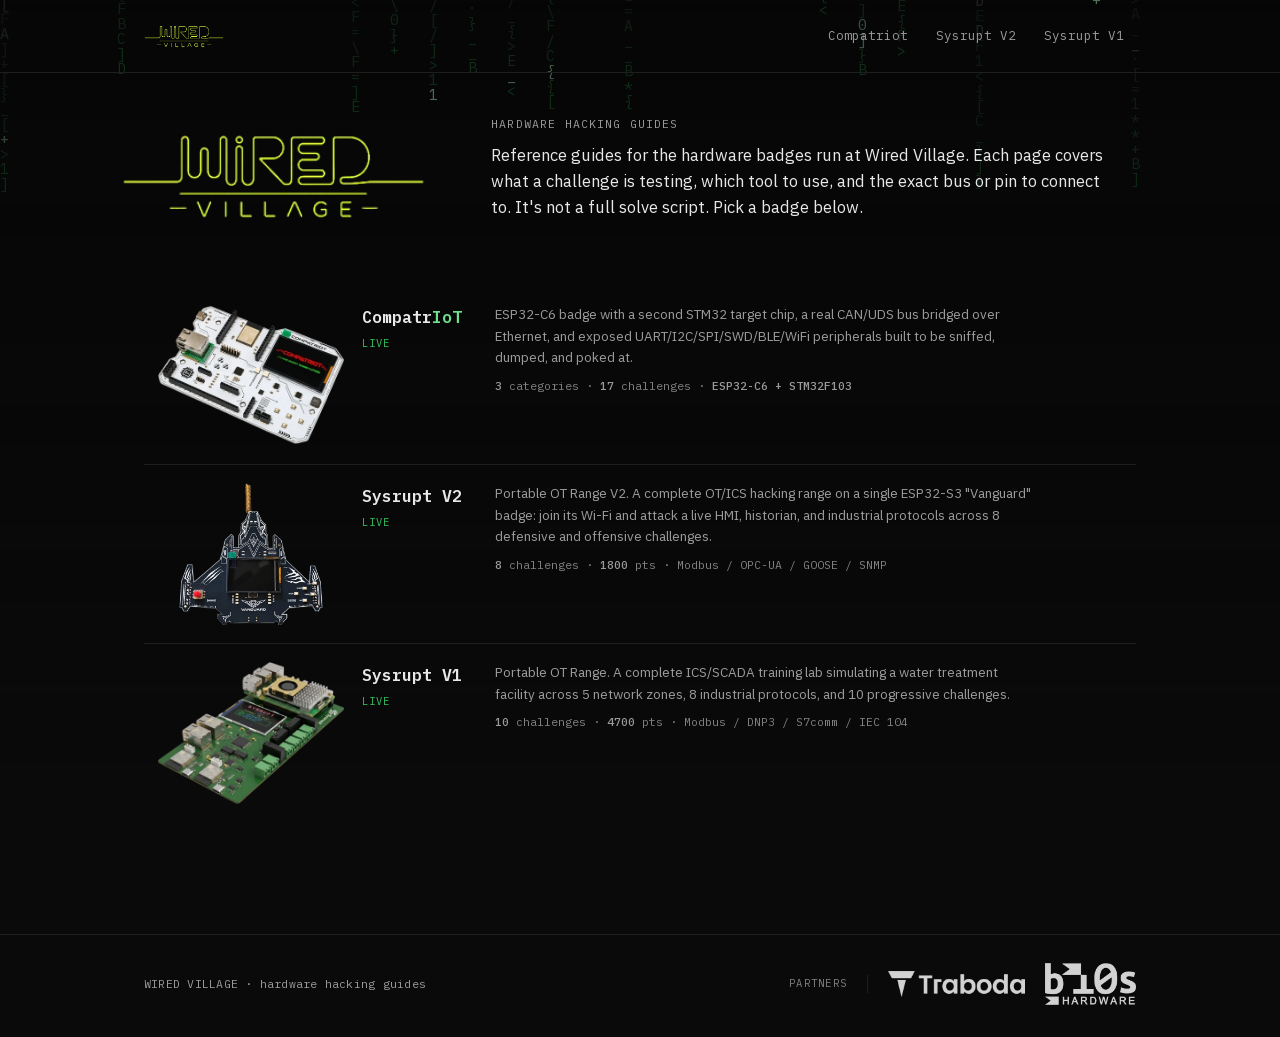
==== commit ecaf94dd: "sizing pass: right-size the wordmark, board thumb and sysrupt logo; 44px tap targets throughout; bi0" ====
--- a/index.html
+++ b/index.html
@@ -28,7 +28,7 @@
 <header class="topbar">
   <div class="topbar-inner">
     <div class="brand">
-      <img src="assets/img/wired-village-wordmark.png" alt="Wired Village" width="462" height="133">
+      <img src="assets/img/wired-village-wordmark.webp" alt="Wired Village" width="280" height="81">
     </div>
     <nav class="navlinks">
       <a href="compatriot/index.html">Compatriot</a>
@@ -42,8 +42,8 @@
 
 <section class="section wrap">
   <div class="hero-row hero-split">
-    <h1 class="hero-mark"><img src="assets/img/wired-village-wordmark.png"
-        alt="Wired Village" width="462" height="133"></h1>
+    <h1 class="hero-mark"><img src="assets/img/wired-village-wordmark.webp"
+        alt="Wired Village" width="280" height="81"></h1>
     <div class="hero-text">
       <p class="eyebrow">hardware hacking guides</p>
       <p class="lead">
@@ -60,7 +60,7 @@
     <tr data-href="compatriot/index.html">
       <td class="ix-name">
         <div class="ix-thumb">
-          <img src="assets/img/compatriot-board.webp" alt="Compatriot badge" width="640" height="475">
+          <img src="assets/img/compatriot-board.webp" alt="Compatriot badge" width="420" height="312">
           <div>
             <a href="compatriot/index.html">Compatr<span class="iot">IoT</span></a>
             <span class="status">Live</span>
@@ -121,8 +121,8 @@
     <div class="foot-left">WIRED VILLAGE · hardware hacking guides</div>
     <div class="partner">
       <span class="partner-label">Partners</span>
-      <a href="https://traboda.com" target="_blank" rel="noopener" aria-label="Traboda"><img class="p-traboda" src="assets/img/traboda-logo.webp" alt="Traboda" width="420" height="80"></a>
-      <a href="https://www.bi0shardware.in/" target="_blank" rel="noopener" aria-label="bi0s hardware"><img class="p-bi0s" src="assets/img/bi0s-hardware-logo.webp" alt="bi0s hardware" width="320" height="147"></a>
+      <a href="https://traboda.com" target="_blank" rel="noopener" aria-label="Traboda"><img class="p-traboda" src="assets/img/traboda-logo.webp" alt="Traboda" width="380" height="110"></a>
+      <a href="https://www.bi0shardware.in/" target="_blank" rel="noopener" aria-label="bi0s hardware"><img class="p-bi0s" src="assets/img/bi0s-hardware-logo.webp" alt="bi0s hardware" width="380" height="110"></a>
     </div>
   </div>
 </footer>
--- a/assets/css/site.css
+++ b/assets/css/site.css
@@ -661,7 +661,7 @@
    look far smaller. */
 .partner img { width: auto; display: block; flex: 0 0 auto; }
 .partner img.p-traboda { height: 26px; }
-.partner img.p-bi0s { height: 58px; }
+.partner img.p-bi0s { height: 42px; }
 .partner img.p-bi0s { filter: invert(1); }   /* dark mark on a dark footer */
 
 footer { border-top: 1px solid var(--border); padding: 28px 0 32px; margin-top: 34px; }
@@ -898,3 +898,13 @@
   .hero-split { flex-direction: column; align-items: flex-start; gap: 18px; }
   .hero-mark img { width: clamp(180px, 52vw, 240px); }
 }
+
+/* ---------- comfortable tap targets ----------
+   WCAG 2.2 AA needs 24px; 44px is the comfortable thumb target. These are the
+   rows people actually tap: nav, TOC entries and the hint/guide toggles. */
+.navlinks a,
+.toc a,
+.reveal summary,
+.sec-collapse > summary { min-height: 44px; box-sizing: border-box; }
+.navlinks a { display: inline-flex; align-items: center; }
+.skip-link, .pinin, .pinbtn { min-height: 44px; box-sizing: border-box; }
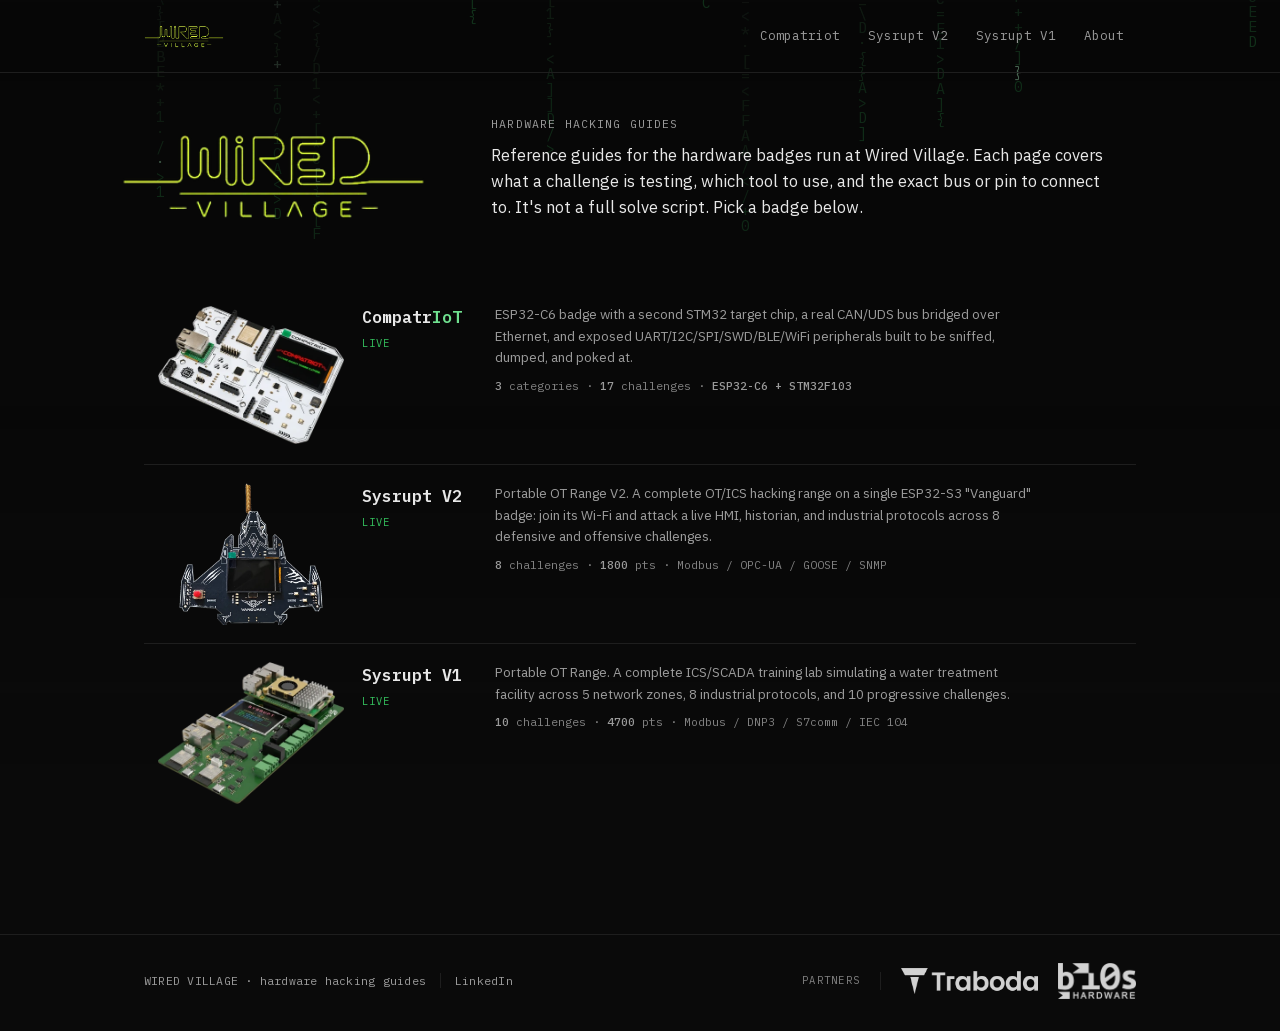
==== commit 8182232c: "move to thewiredvillage.com: rewrite absolute URLs, add CNAME, add an About page, LinkedIn in the fo" ====
--- a/index.html
+++ b/index.html
@@ -9,17 +9,17 @@
 <link rel="preload" href="assets/fonts/plex-sans-var.woff2" as="font" type="font/woff2" crossorigin>
 <link rel="preload" href="assets/fonts/plex-mono-400.woff2" as="font" type="font/woff2" crossorigin>
 <link rel="stylesheet" href="assets/css/site.css">
-<link rel="canonical" href="https://gautham-sai05.github.io/wired_village/">
+<link rel="canonical" href="https://thewiredvillage.com/">
 <meta property="og:type" content="website">
 <meta property="og:site_name" content="Wired Village">
 <meta property="og:title" content="Wired Village">
 <meta property="og:description" content="Wired Village: hardware hacking guides for the Compatriot and Sysrupt training badges.">
-<meta property="og:url" content="https://gautham-sai05.github.io/wired_village/">
-<meta property="og:image" content="https://gautham-sai05.github.io/wired_village/assets/img/wired-village-logo.png">
+<meta property="og:url" content="https://thewiredvillage.com/">
+<meta property="og:image" content="https://thewiredvillage.com/assets/img/wired-village-logo.png">
 <meta name="twitter:card" content="summary_large_image">
 <meta name="twitter:title" content="Wired Village">
 <meta name="twitter:description" content="Wired Village: hardware hacking guides for the Compatriot and Sysrupt training badges.">
-<meta name="twitter:image" content="https://gautham-sai05.github.io/wired_village/assets/img/wired-village-logo.png">
+<meta name="twitter:image" content="https://thewiredvillage.com/assets/img/wired-village-logo.png">
 </head>
 <body>
 <a class="skip-link" href="#main">Skip to content</a>
@@ -34,6 +34,7 @@
       <a href="compatriot/index.html">Compatriot</a>
       <a href="sysrupt-v2/index.html">Sysrupt V2</a>
       <a href="sysrupt/index.html">Sysrupt V1</a>
+      <a href="about.html">About</a>
     </nav>
   </div>
 </header>
@@ -118,7 +119,7 @@
 
 <footer>
   <div class="wrap foot-inner">
-    <div class="foot-left">WIRED VILLAGE · hardware hacking guides</div>
+    <div class="foot-left">WIRED VILLAGE · hardware hacking guides<a class="foot-li" href="https://www.linkedin.com/company/wiredvillage/" target="_blank" rel="noopener">LinkedIn</a></div>
     <div class="partner">
       <span class="partner-label">Partners</span>
       <a href="https://traboda.com" target="_blank" rel="noopener" aria-label="Traboda"><img class="p-traboda" src="assets/img/traboda-logo.webp" alt="Traboda" width="380" height="110"></a>
--- a/assets/css/site.css
+++ b/assets/css/site.css
@@ -661,7 +661,7 @@
    look far smaller. */
 .partner img { width: auto; display: block; flex: 0 0 auto; }
 .partner img.p-traboda { height: 26px; }
-.partner img.p-bi0s { height: 42px; }
+.partner img.p-bi0s { height: 36px; }
 .partner img.p-bi0s { filter: invert(1); }   /* dark mark on a dark footer */
 
 footer { border-top: 1px solid var(--border); padding: 28px 0 32px; margin-top: 34px; }
@@ -908,3 +908,6 @@
 .sec-collapse > summary { min-height: 44px; box-sizing: border-box; }
 .navlinks a { display: inline-flex; align-items: center; }
 .skip-link, .pinin, .pinbtn { min-height: 44px; box-sizing: border-box; }
+.foot-li { margin-left: 14px; padding-left: 14px; border-left: 1px solid var(--border);
+           border-bottom: none; color: var(--text-dim); }
+.foot-li:hover { color: var(--accent-text); }
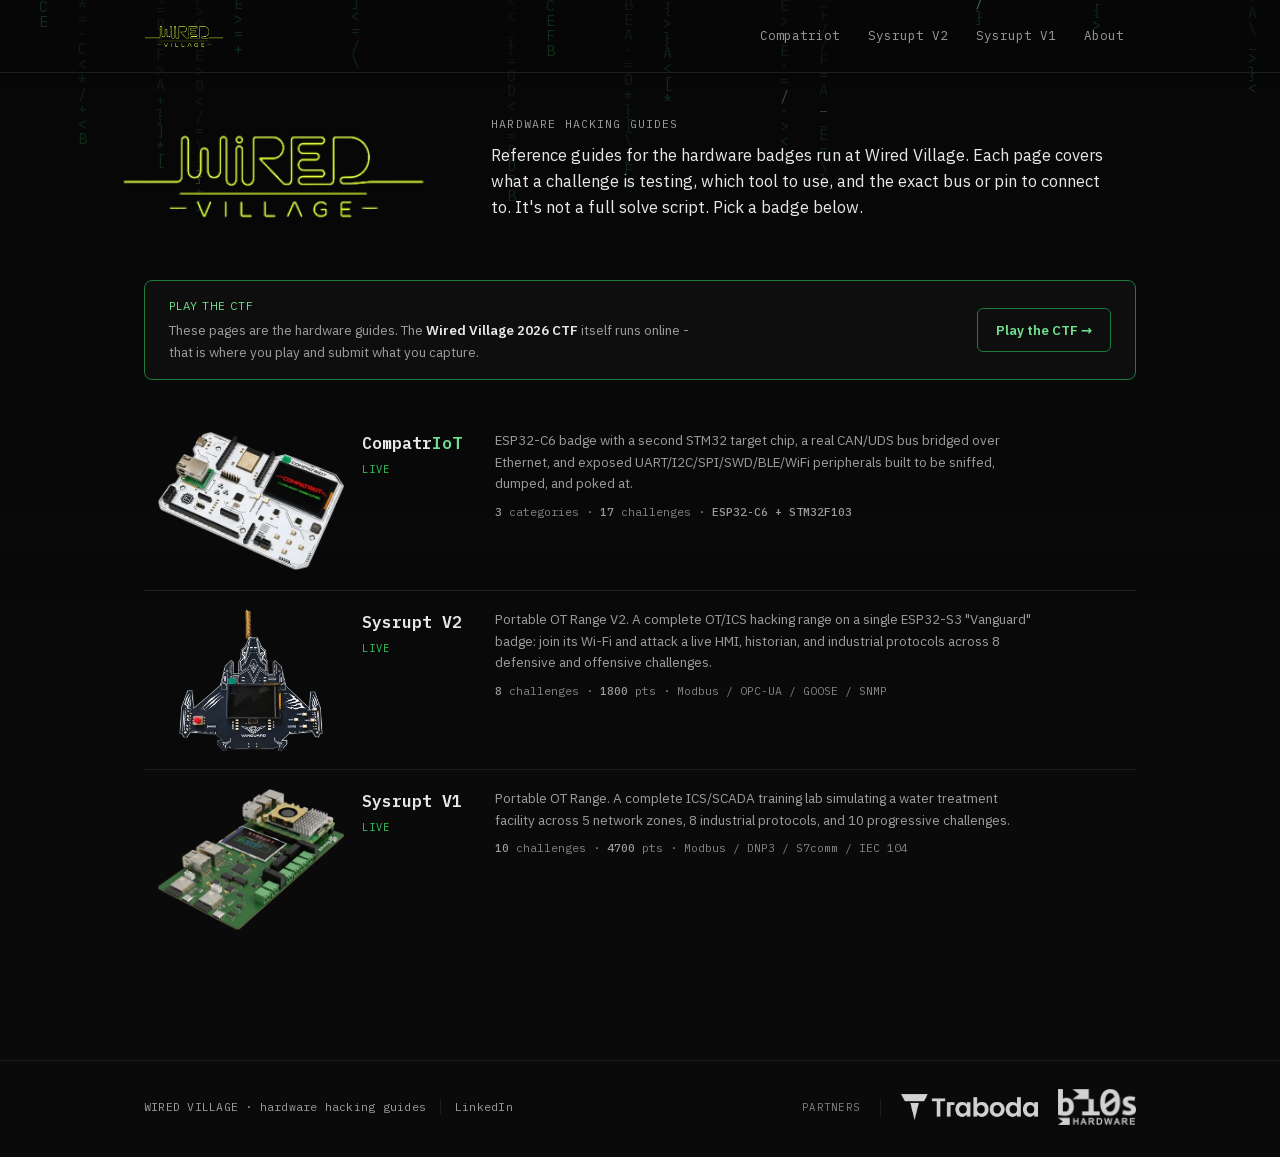
==== commit 14f40f6c: "Add a Play the CTF link to the home and Compatriot pages These pages are only the hardware guides; t" ====
--- a/index.html
+++ b/index.html
@@ -53,6 +53,18 @@
         connect to. It's not a full solve script. Pick a badge below.
       </p>
     </div>
+  </div>
+</section>
+
+<section class="wrap" style="padding-top:0;">
+  <div class="scoreboard-cta">
+    <div class="sb-text">
+      <span class="sb-eyebrow">Play the CTF</span>
+      <p>These pages are the hardware guides. The <b>Wired Village 2026 CTF</b> itself runs
+         online - that is where you play and submit what you capture.</p>
+    </div>
+    <a class="sb-link" href="https://wired-2026.eng.run" target="_blank"
+       rel="noopener">Play the CTF &rarr;</a>
   </div>
 </section>
 
--- a/assets/css/site.css
+++ b/assets/css/site.css
@@ -911,3 +911,33 @@
 .foot-li { margin-left: 14px; padding-left: 14px; border-left: 1px solid var(--border);
            border-bottom: none; color: var(--text-dim); }
 .foot-li:hover { color: var(--accent-text); }
+
+/* ---------- scoreboard call-to-action (home + badge hub pages) ---------- */
+.scoreboard-cta {
+  display: flex; flex-wrap: wrap; align-items: center; gap: var(--sp-3) var(--sp-4);
+  border: 1px solid var(--accent-dim); border-radius: 8px;
+  background: var(--bg-alt);
+  padding: var(--sp-4) var(--sp-5);
+  margin: 0 0 var(--sp-6);
+}
+.scoreboard-cta .sb-text { flex: 1 1 320px; min-width: 0; }
+.scoreboard-cta .sb-eyebrow {
+  display: block; font-size: var(--fs-xs); letter-spacing: .08em; text-transform: uppercase;
+  color: var(--accent-text); margin-bottom: 4px;
+}
+.scoreboard-cta p { margin: 0; font-size: var(--fs-ms); line-height: 1.6; color: var(--text-dim); }
+.scoreboard-cta .sb-link {
+  flex: 0 0 auto; display: inline-block;
+  border: 1px solid var(--accent-dim); border-radius: 6px;
+  padding: 10px 18px; font-weight: 600; font-size: var(--fs-ms);
+  color: var(--accent-text); text-decoration: none; white-space: nowrap;
+}
+.scoreboard-cta .sb-link:hover,
+.scoreboard-cta .sb-link:focus-visible { border-color: var(--accent); background: var(--bg-inset); }
+@media (max-width: 560px) {
+  .scoreboard-cta { flex-direction: column; align-items: stretch; }
+  /* flex-basis maps to the main axis, which is the HEIGHT once this is a column -
+     leaving the 320px basis on .sb-text stretched the block and left a dead gap. */
+  .scoreboard-cta .sb-text { flex: 0 0 auto; }
+  .scoreboard-cta .sb-link { width: 100%; text-align: center; }
+}
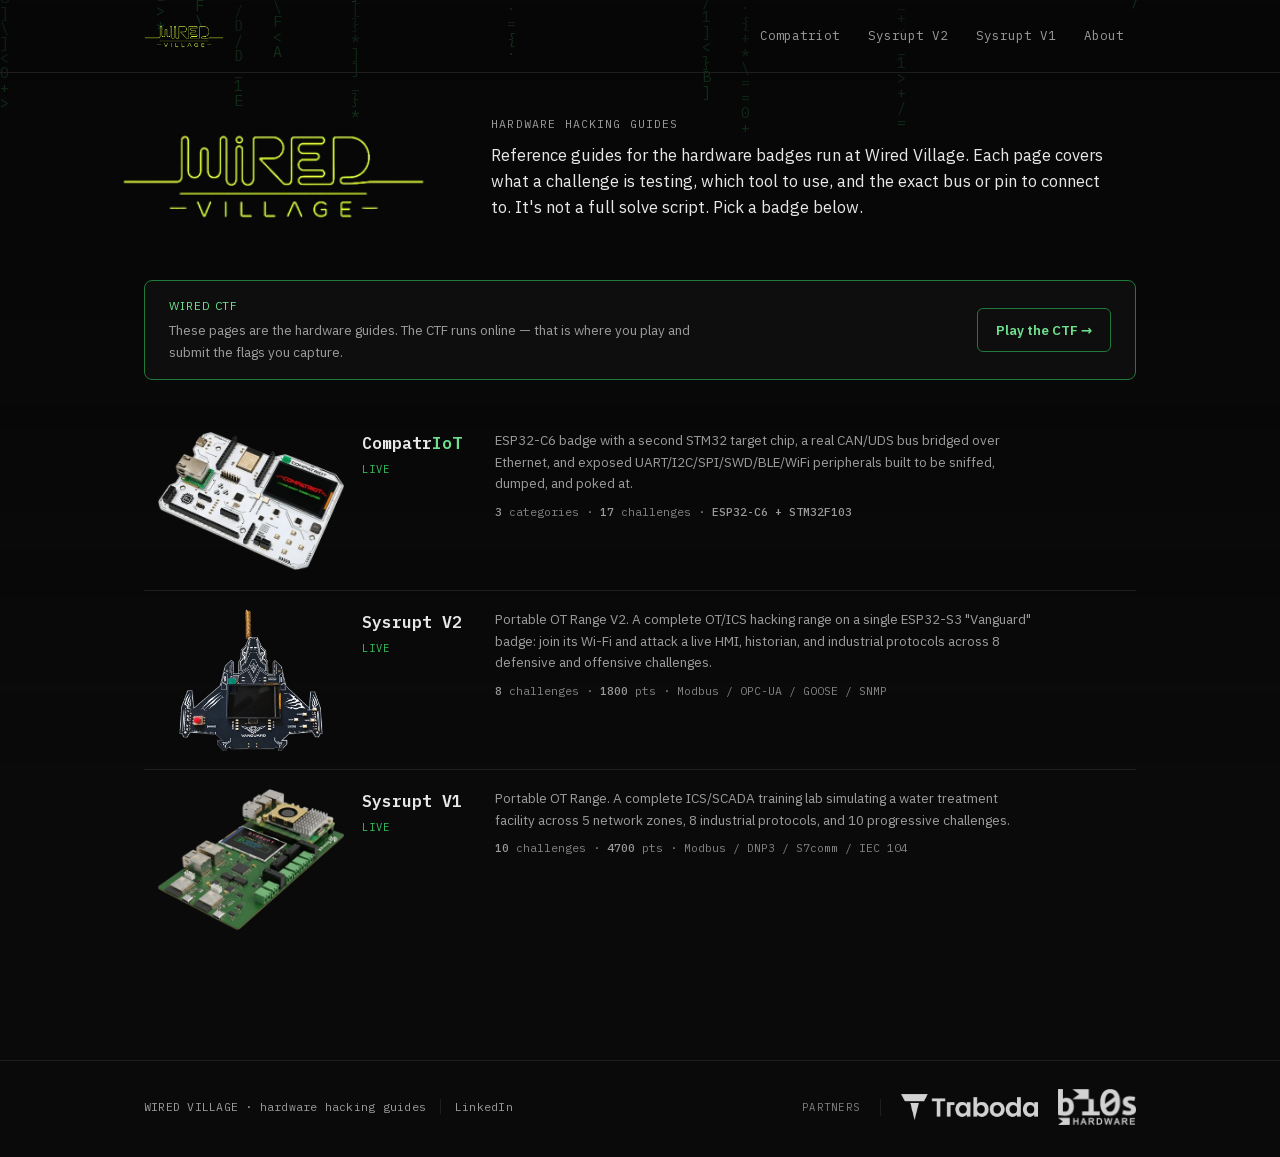
==== commit 097f6b4b: "Simplify the CTF banner wording Drop 'Wired Village 2026 CTF' for a plain 'Wired CTF' label and tigh" ====
--- a/index.html
+++ b/index.html
@@ -59,9 +59,9 @@
 <section class="wrap" style="padding-top:0;">
   <div class="scoreboard-cta">
     <div class="sb-text">
-      <span class="sb-eyebrow">Play the CTF</span>
-      <p>These pages are the hardware guides. The <b>Wired Village 2026 CTF</b> itself runs
-         online - that is where you play and submit what you capture.</p>
+      <span class="sb-eyebrow">Wired CTF</span>
+      <p>These pages are the hardware guides. The CTF runs online &mdash; that is where you
+         play and submit the flags you capture.</p>
     </div>
     <a class="sb-link" href="https://wired-2026.eng.run" target="_blank"
        rel="noopener">Play the CTF &rarr;</a>
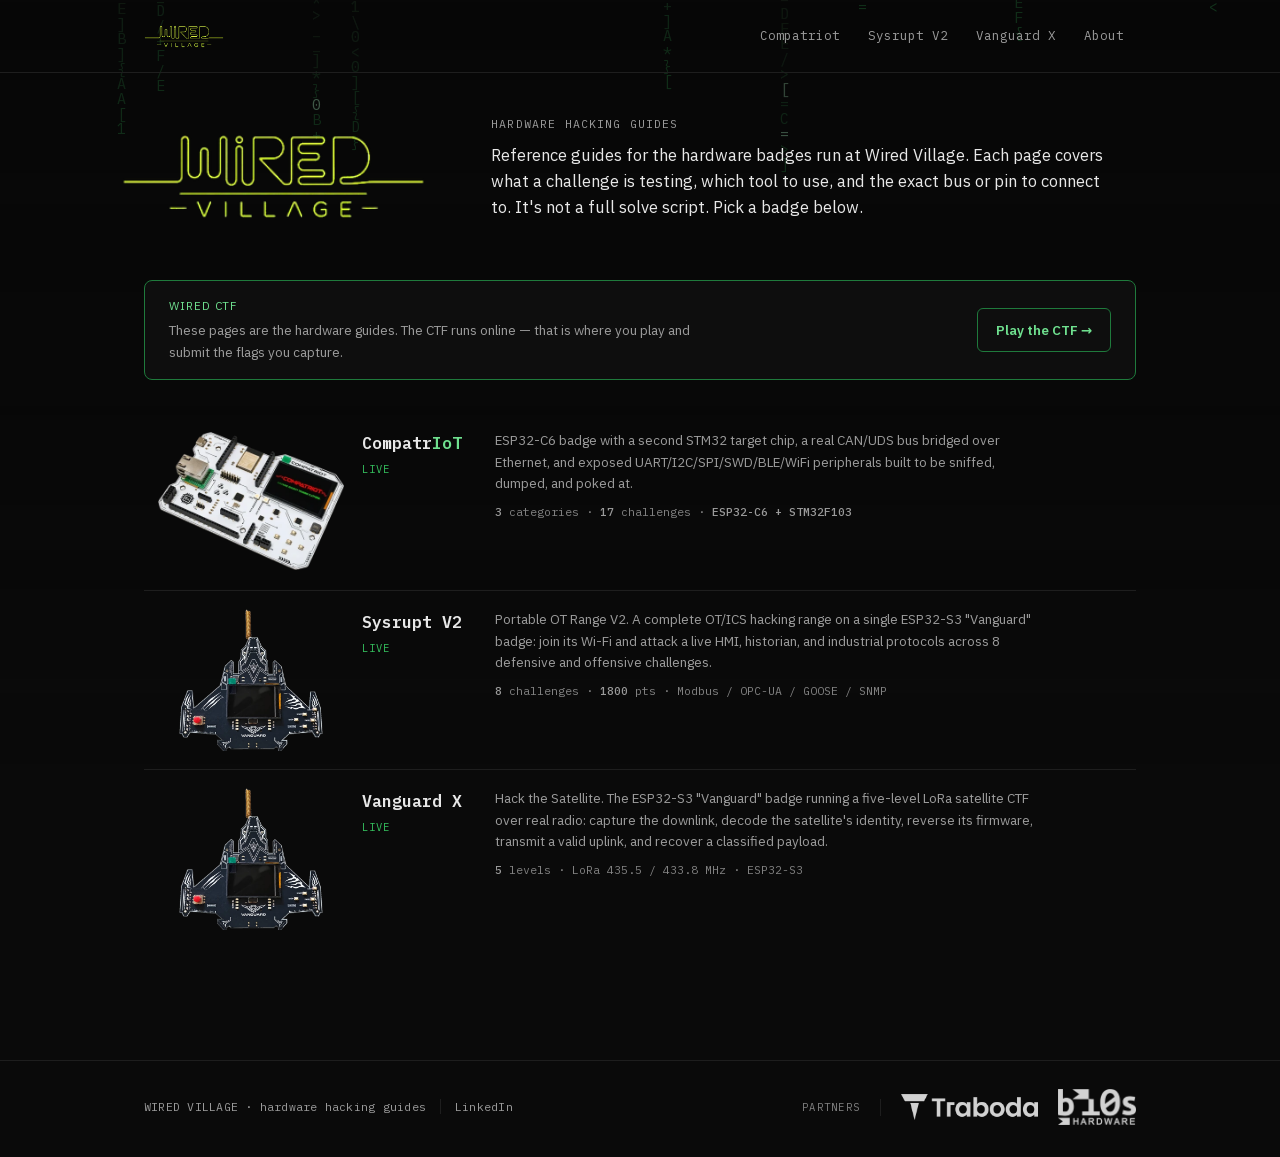
==== commit e90c2e84: "Add Vanguard X (Hack the Satellite) badge; retire Sysrupt V1 - new vanguard-x/ badge: Features overv" ====
--- a/index.html
+++ b/index.html
@@ -33,7 +33,7 @@
     <nav class="navlinks">
       <a href="compatriot/index.html">Compatriot</a>
       <a href="sysrupt-v2/index.html">Sysrupt V2</a>
-      <a href="sysrupt/index.html">Sysrupt V1</a>
+      <a href="vanguard-x/index.html">Vanguard X</a>
       <a href="about.html">About</a>
     </nav>
   </div>
@@ -106,21 +106,22 @@
       </td>
       <td class="ix-arrow">→</td>
     </tr>
-    <tr data-href="sysrupt/index.html">
+    <tr data-href="vanguard-x/index.html">
       <td class="ix-name">
         <div class="ix-thumb">
-          <img src="assets/sysrupt/board.webp" alt="Sysrupt board, top view" width="408" height="310">
+          <img src="assets/sysrupt-v2/board.webp" alt="Vanguard ESP32-S3 badge, top view" width="512" height="498">
           <div>
-            <a href="sysrupt/index.html">Sysrupt V1</a>
+            <a href="vanguard-x/index.html">Vanguard X</a>
             <span class="status">Live</span>
           </div>
         </div>
       </td>
       <td class="ix-desc">
-        <p>Portable OT Range. A complete ICS/SCADA training lab simulating a water
-           treatment facility across 5 network zones, 8 industrial protocols, and 10
-           progressive challenges.</p>
-        <div class="meta"><b>10</b> challenges · <b>4700</b> pts · Modbus / DNP3 / S7comm / IEC 104</div>
+        <p>Hack the Satellite. The ESP32-S3 "Vanguard" badge running a five-level LoRa
+           satellite CTF over real radio: capture the downlink, decode the satellite's
+           identity, reverse its firmware, transmit a valid uplink, and recover a
+           classified payload.</p>
+        <div class="meta"><b>5</b> levels · LoRa 435.5 / 433.8 MHz · ESP32-S3</div>
       </td>
       <td class="ix-arrow">→</td>
     </tr>
